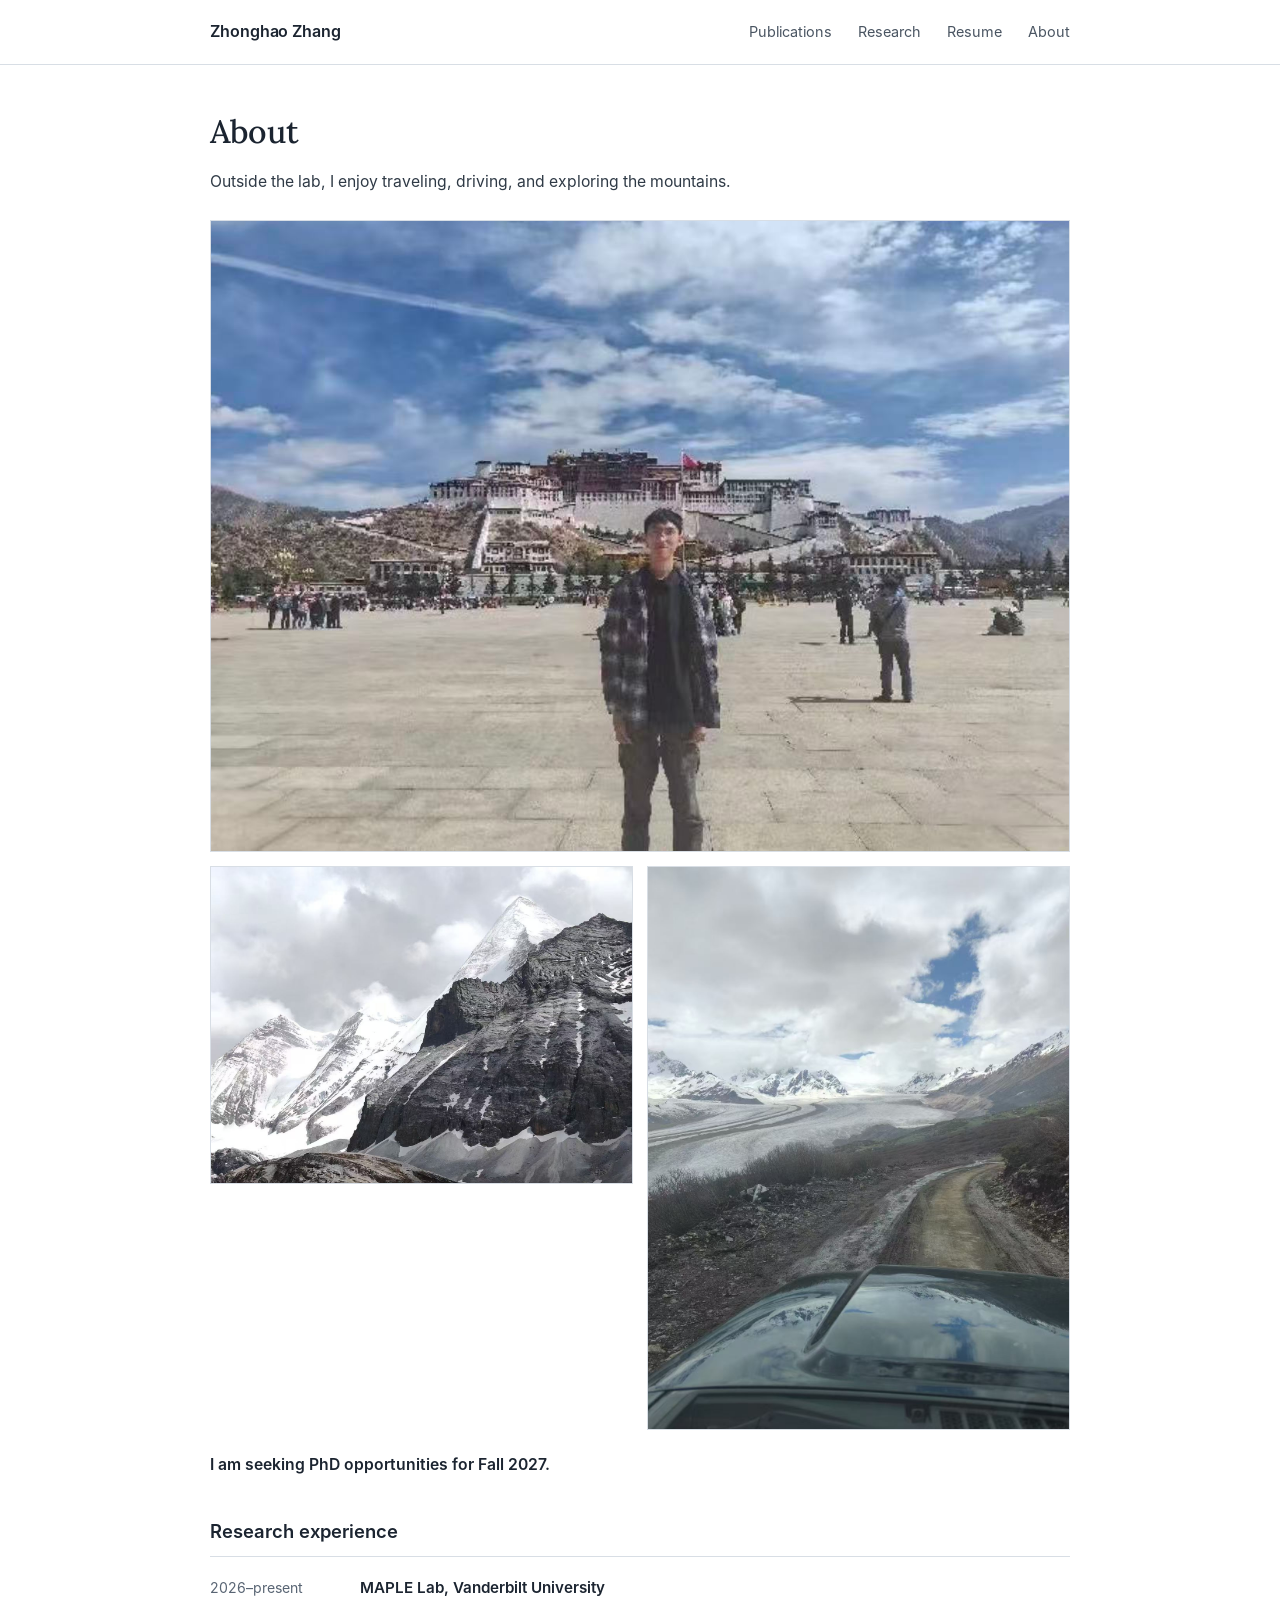
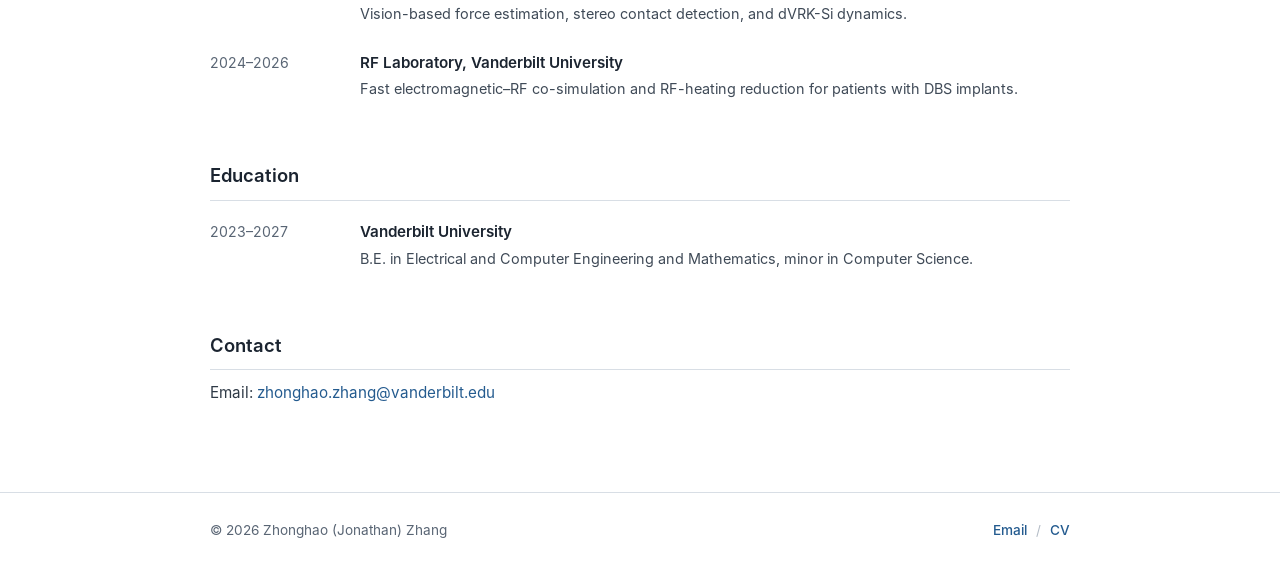
==== about/index.html @ 298d63ff "Publish personal website Co-Authored-By: Claude Opus 5.5 <noreply@anthropic.com> Claude-Session: htt" ====
<!DOCTYPE html>
<html lang="en"><head><meta charset="utf-8"><meta name="viewport" content="width=device-width, initial-scale=1"><link rel="preload" href="travel-potala-palace.jpg" as="image"><link rel="preload" href="travel-mountain.jpg" as="image"><link rel="preload" href="travel-road.jpg" as="image"><link rel="stylesheet" href="../_next/static/css/index.x5koiVtR.css" data-rsc-css-href="/_next/static/css/index.x5koiVtR.css" data-precedence="vite-rsc/importer-resources"><title>About · Zhonghao Zhang</title><meta name="description" content="Zhonghao Zhang researches robot perception, physical interaction, dynamics, and learning for surgical and contact-rich robotics."><link rel="shortcut icon" href="../favicon.svg"><link rel="icon" href="../favicon.svg"></head><body><header class="site-header"><div class="shell-narrow header-inner"><a href="../index.html" class="brand" aria-label="Zhonghao Zhang home"><span class="brand-name">Zhonghao Zhang</span></a><nav aria-label="Primary navigation" class="main-nav"><a href="../index.html#publications">Publications</a><a href="../index.html#research">Research</a><a href="../resume/index.html">Resume</a><a href="index.html">About</a></nav></div></header><main class="shell-narrow simple-page"><h1>About</h1><p>Outside the lab, I enjoy traveling, driving, and exploring the mountains.</p><div class="about-photo-grid" aria-label="Travel photos"><img class="about-photo-featured" src="travel-potala-palace.jpg" alt="Travel photo in front of the Potala Palace"><img src="travel-mountain.jpg" alt="Snow-covered mountain landscape"><img src="travel-road.jpg" alt="Mountain road and glacier viewed from a car"></div><p class="home-applying">I am seeking PhD opportunities for Fall 2027.</p><section class="home-section"><h2>Research experience</h2><ul class="entry-list"><li><span class="entry-when">2026–present</span><div><p class="entry-where">MAPLE Lab, Vanderbilt University</p><p class="entry-what">Vision-based force estimation, stereo contact detection, and dVRK-Si dynamics.</p></div></li><li><span class="entry-when">2024–2026</span><div><p class="entry-where">RF Laboratory, Vanderbilt University</p><p class="entry-what">Fast electromagnetic–RF co-simulation and RF-heating reduction for patients with DBS implants.</p></div></li></ul></section><section class="home-section"><h2>Education</h2><ul class="entry-list"><li><span class="entry-when">2023–2027</span><div><p class="entry-where">Vanderbilt University</p><p class="entry-what">B.E. in Electrical and Computer Engineering and Mathematics, minor in Computer Science.</p></div></li></ul></section><section class="home-section"><h2>Contact</h2><p>Email: <a class="inline-link" href="mailto:zhonghao.zhang@vanderbilt.edu">zhonghao.zhang@vanderbilt.edu</a></p></section></main><footer class="site-footer"><div class="shell-narrow footer-inner"><p>© <!-- -->2026<!-- --> <!-- -->Zhonghao (Jonathan) Zhang</p><div class="link-row footer-links"><a href="mailto:zhonghao.zhang@vanderbilt.edu">Email</a><a href="../Zhonghao_Zhang_Resume.pdf">CV</a></div></div></footer><script>(()=>{const reduced=matchMedia('(prefers-reduced-motion: reduce)').matches;const observer=new IntersectionObserver(entries=>entries.forEach(({target,isIntersecting})=>{if(isIntersecting&&!reduced)target.play().catch(()=>{});else target.pause()}),{rootMargin:'200px'});document.querySelectorAll('video').forEach(v=>{v.muted=true;v.addEventListener('click',()=>v.paused?v.play():v.pause());observer.observe(v)})})();</script></body></html>
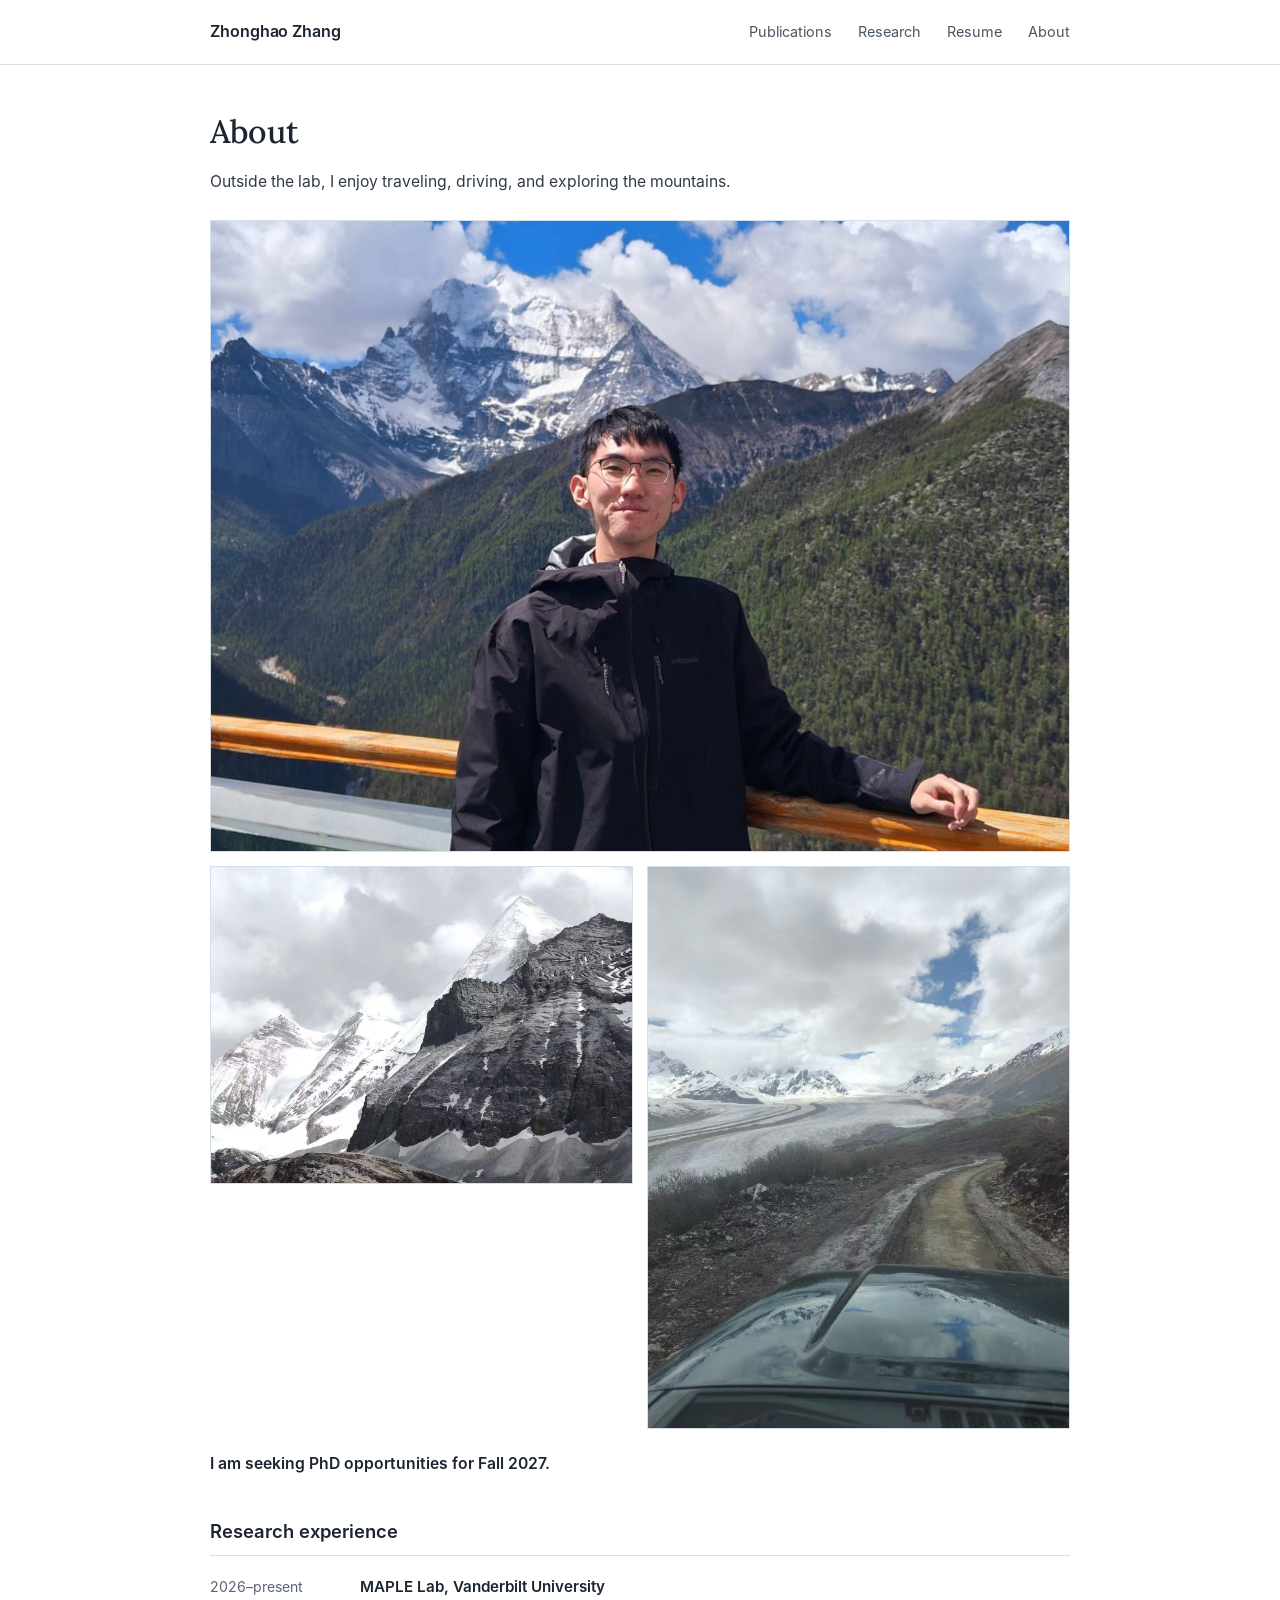
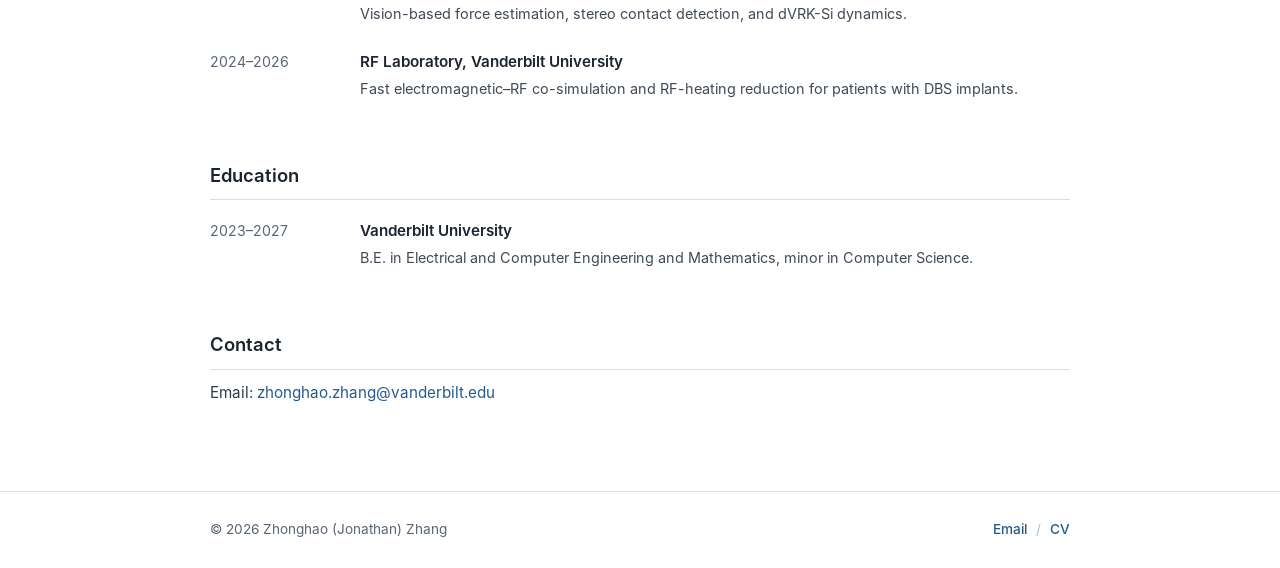
==== commit fbe2ed76: "Replace featured About photo Co-Authored-By: Claude Opus 5.5 <noreply@anthropic.com> Claude-Session:" ====
--- a/about/index.html
+++ b/about/index.html
@@ -1,2 +1,2 @@
 <!DOCTYPE html>
-<html lang="en"><head><meta charset="utf-8"><meta name="viewport" content="width=device-width, initial-scale=1"><link rel="preload" href="travel-potala-palace.jpg" as="image"><link rel="preload" href="travel-mountain.jpg" as="image"><link rel="preload" href="travel-road.jpg" as="image"><link rel="stylesheet" href="../_next/static/css/index.x5koiVtR.css" data-rsc-css-href="/_next/static/css/index.x5koiVtR.css" data-precedence="vite-rsc/importer-resources"><title>About · Zhonghao Zhang</title><meta name="description" content="Zhonghao Zhang researches robot perception, physical interaction, dynamics, and learning for surgical and contact-rich robotics."><link rel="shortcut icon" href="../favicon.svg"><link rel="icon" href="../favicon.svg"></head><body><header class="site-header"><div class="shell-narrow header-inner"><a href="../index.html" class="brand" aria-label="Zhonghao Zhang home"><span class="brand-name">Zhonghao Zhang</span></a><nav aria-label="Primary navigation" class="main-nav"><a href="../index.html#publications">Publications</a><a href="../index.html#research">Research</a><a href="../resume/index.html">Resume</a><a href="index.html">About</a></nav></div></header><main class="shell-narrow simple-page"><h1>About</h1><p>Outside the lab, I enjoy traveling, driving, and exploring the mountains.</p><div class="about-photo-grid" aria-label="Travel photos"><img class="about-photo-featured" src="travel-potala-palace.jpg" alt="Travel photo in front of the Potala Palace"><img src="travel-mountain.jpg" alt="Snow-covered mountain landscape"><img src="travel-road.jpg" alt="Mountain road and glacier viewed from a car"></div><p class="home-applying">I am seeking PhD opportunities for Fall 2027.</p><section class="home-section"><h2>Research experience</h2><ul class="entry-list"><li><span class="entry-when">2026–present</span><div><p class="entry-where">MAPLE Lab, Vanderbilt University</p><p class="entry-what">Vision-based force estimation, stereo contact detection, and dVRK-Si dynamics.</p></div></li><li><span class="entry-when">2024–2026</span><div><p class="entry-where">RF Laboratory, Vanderbilt University</p><p class="entry-what">Fast electromagnetic–RF co-simulation and RF-heating reduction for patients with DBS implants.</p></div></li></ul></section><section class="home-section"><h2>Education</h2><ul class="entry-list"><li><span class="entry-when">2023–2027</span><div><p class="entry-where">Vanderbilt University</p><p class="entry-what">B.E. in Electrical and Computer Engineering and Mathematics, minor in Computer Science.</p></div></li></ul></section><section class="home-section"><h2>Contact</h2><p>Email: <a class="inline-link" href="mailto:zhonghao.zhang@vanderbilt.edu">zhonghao.zhang@vanderbilt.edu</a></p></section></main><footer class="site-footer"><div class="shell-narrow footer-inner"><p>© <!-- -->2026<!-- --> <!-- -->Zhonghao (Jonathan) Zhang</p><div class="link-row footer-links"><a href="mailto:zhonghao.zhang@vanderbilt.edu">Email</a><a href="../Zhonghao_Zhang_Resume.pdf">CV</a></div></div></footer><script>(()=>{const reduced=matchMedia('(prefers-reduced-motion: reduce)').matches;const observer=new IntersectionObserver(entries=>entries.forEach(({target,isIntersecting})=>{if(isIntersecting&&!reduced)target.play().catch(()=>{});else target.pause()}),{rootMargin:'200px'});document.querySelectorAll('video').forEach(v=>{v.muted=true;v.addEventListener('click',()=>v.paused?v.play():v.pause());observer.observe(v)})})();</script></body></html>+<html lang="en"><head><meta charset="utf-8"><meta name="viewport" content="width=device-width, initial-scale=1"><link rel="preload" href="travel-snow-mountain.jpg" as="image"><link rel="preload" href="travel-mountain.jpg" as="image"><link rel="preload" href="travel-road.jpg" as="image"><link rel="stylesheet" href="../_next/static/css/index.x5koiVtR.css" data-rsc-css-href="/_next/static/css/index.x5koiVtR.css" data-precedence="vite-rsc/importer-resources"><title>About · Zhonghao Zhang</title><meta name="description" content="Zhonghao Zhang researches robot perception, physical interaction, dynamics, and learning for surgical and contact-rich robotics."><link rel="shortcut icon" href="../favicon.svg"><link rel="icon" href="../favicon.svg"></head><body><header class="site-header"><div class="shell-narrow header-inner"><a href="../index.html" class="brand" aria-label="Zhonghao Zhang home"><span class="brand-name">Zhonghao Zhang</span></a><nav aria-label="Primary navigation" class="main-nav"><a href="../index.html#publications">Publications</a><a href="../index.html#research">Research</a><a href="../resume/index.html">Resume</a><a href="index.html">About</a></nav></div></header><main class="shell-narrow simple-page"><h1>About</h1><p>Outside the lab, I enjoy traveling, driving, and exploring the mountains.</p><div class="about-photo-grid" aria-label="Travel photos"><img class="about-photo-featured" src="travel-snow-mountain.jpg" alt="Travel photo in front of a snow-capped mountain"><img src="travel-mountain.jpg" alt="Snow-covered mountain landscape"><img src="travel-road.jpg" alt="Mountain road and glacier viewed from a car"></div><p class="home-applying">I am seeking PhD opportunities for Fall 2027.</p><section class="home-section"><h2>Research experience</h2><ul class="entry-list"><li><span class="entry-when">2026–present</span><div><p class="entry-where">MAPLE Lab, Vanderbilt University</p><p class="entry-what">Vision-based force estimation, stereo contact detection, and dVRK-Si dynamics.</p></div></li><li><span class="entry-when">2024–2026</span><div><p class="entry-where">RF Laboratory, Vanderbilt University</p><p class="entry-what">Fast electromagnetic–RF co-simulation and RF-heating reduction for patients with DBS implants.</p></div></li></ul></section><section class="home-section"><h2>Education</h2><ul class="entry-list"><li><span class="entry-when">2023–2027</span><div><p class="entry-where">Vanderbilt University</p><p class="entry-what">B.E. in Electrical and Computer Engineering and Mathematics, minor in Computer Science.</p></div></li></ul></section><section class="home-section"><h2>Contact</h2><p>Email: <a class="inline-link" href="mailto:zhonghao.zhang@vanderbilt.edu">zhonghao.zhang@vanderbilt.edu</a></p></section></main><footer class="site-footer"><div class="shell-narrow footer-inner"><p>© <!-- -->2026<!-- --> <!-- -->Zhonghao (Jonathan) Zhang</p><div class="link-row footer-links"><a href="mailto:zhonghao.zhang@vanderbilt.edu">Email</a><a href="../Zhonghao_Zhang_Resume.pdf">CV</a></div></div></footer><script>(()=>{const reduced=matchMedia('(prefers-reduced-motion: reduce)').matches;const observer=new IntersectionObserver(entries=>entries.forEach(({target,isIntersecting})=>{if(isIntersecting&&!reduced)target.play().catch(()=>{});else target.pause()}),{rootMargin:'200px'});document.querySelectorAll('video').forEach(v=>{v.muted=true;v.addEventListener('click',()=>v.paused?v.play():v.pause());observer.observe(v)})})();</script></body></html>
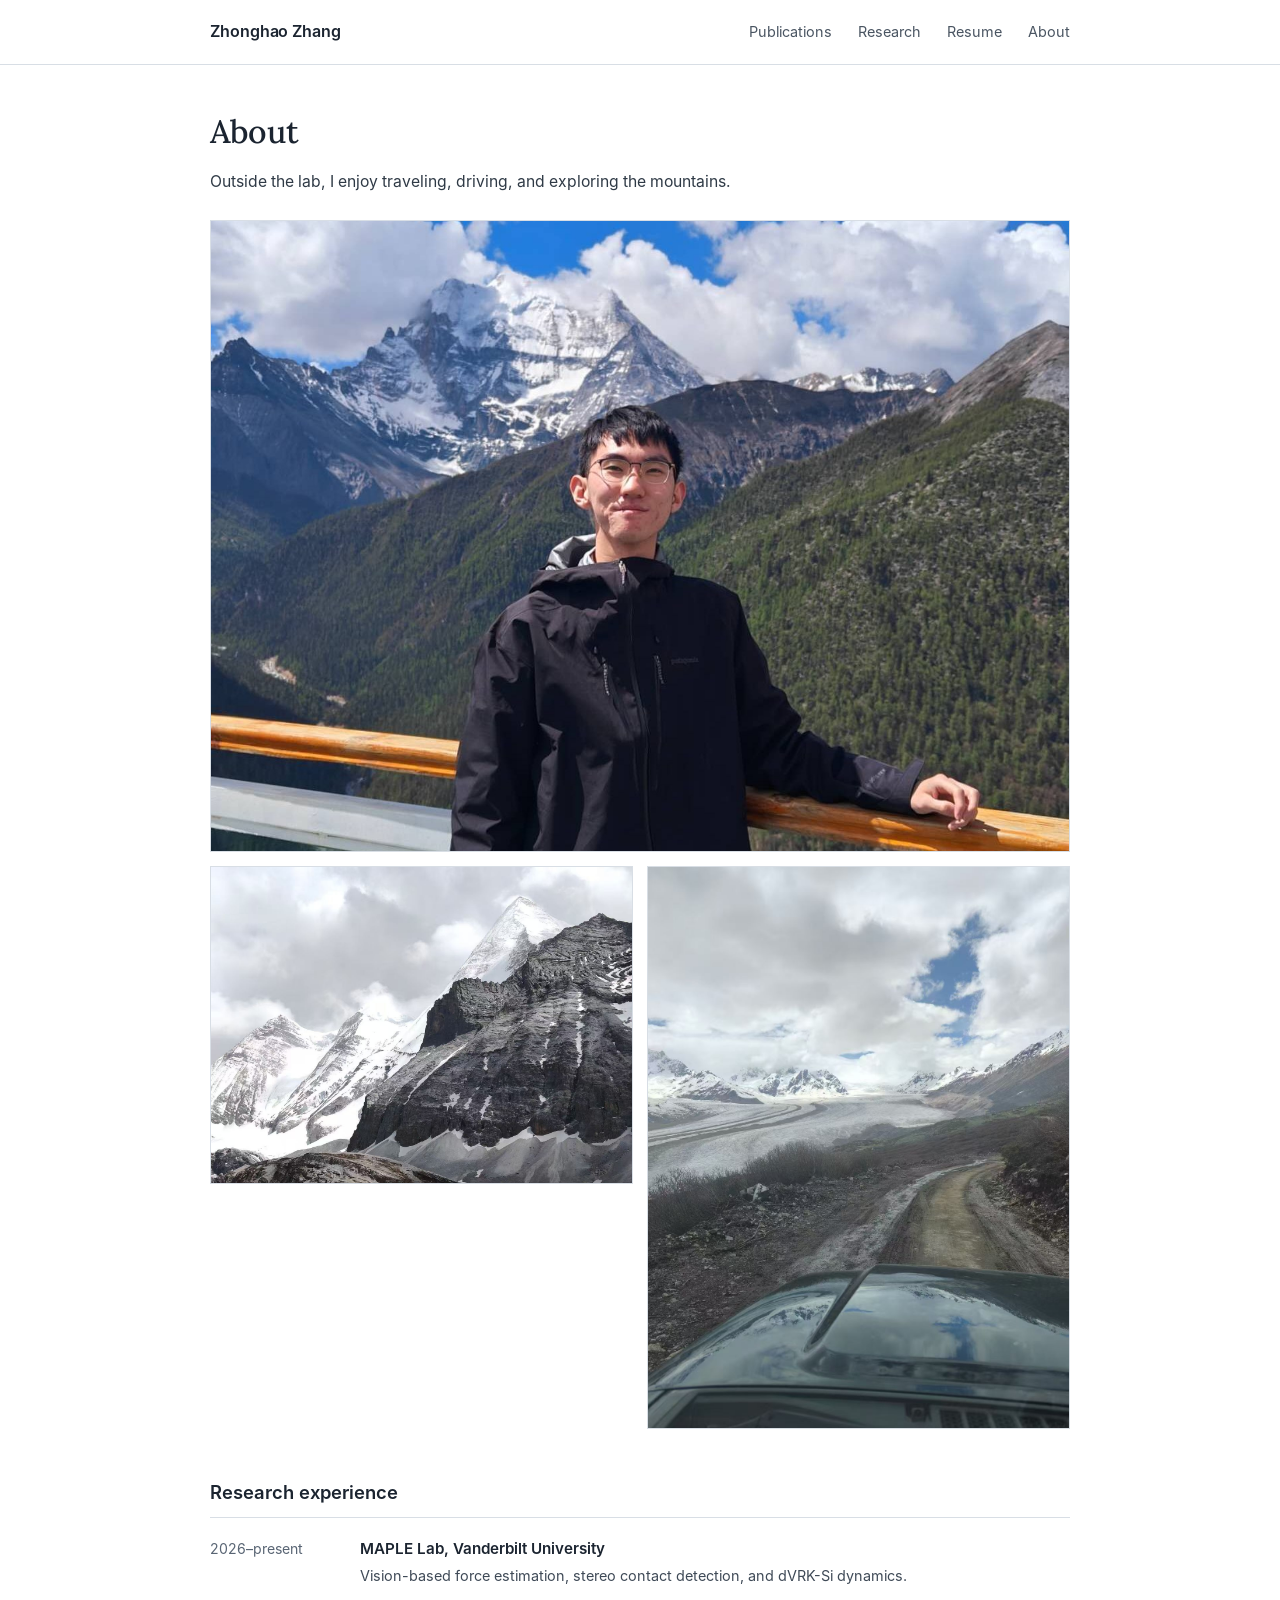
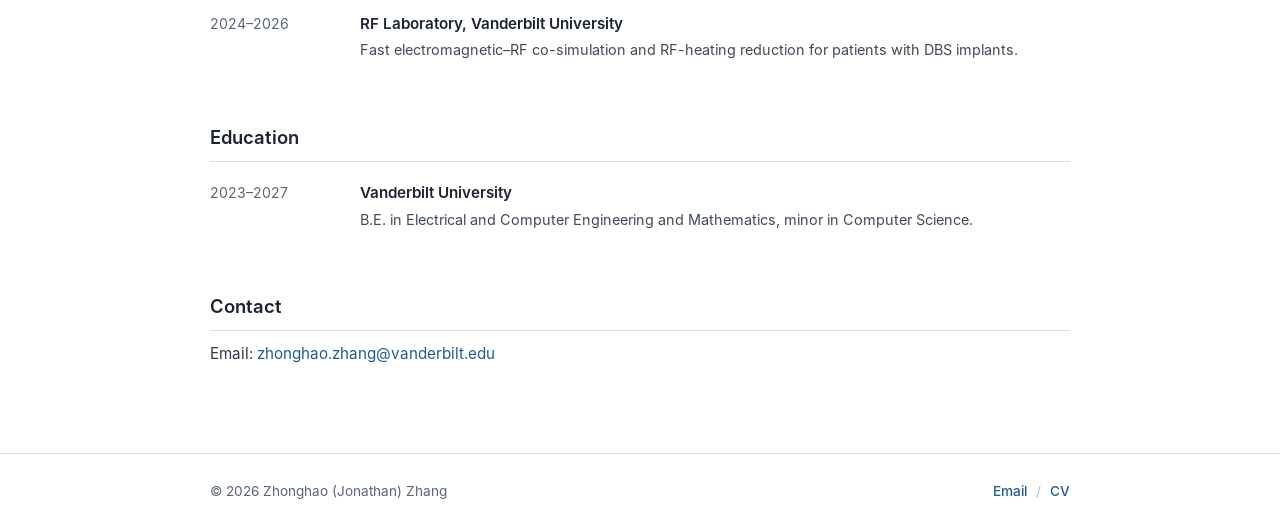
==== commit 7d48a810: "Remove PhD-seeking line Co-Authored-By: Claude Opus 5.5 <noreply@anthropic.com> Claude-Session: http" ====
--- a/about/index.html
+++ b/about/index.html
@@ -1,2 +1,2 @@
 <!DOCTYPE html>
-<html lang="en"><head><meta charset="utf-8"><meta name="viewport" content="width=device-width, initial-scale=1"><link rel="preload" href="travel-snow-mountain.jpg" as="image"><link rel="preload" href="travel-mountain.jpg" as="image"><link rel="preload" href="travel-road.jpg" as="image"><link rel="stylesheet" href="../_next/static/css/index.x5koiVtR.css" data-rsc-css-href="/_next/static/css/index.x5koiVtR.css" data-precedence="vite-rsc/importer-resources"><title>About · Zhonghao Zhang</title><meta name="description" content="Zhonghao Zhang researches robot perception, physical interaction, dynamics, and learning for surgical and contact-rich robotics."><link rel="shortcut icon" href="../favicon.svg"><link rel="icon" href="../favicon.svg"></head><body><header class="site-header"><div class="shell-narrow header-inner"><a href="../index.html" class="brand" aria-label="Zhonghao Zhang home"><span class="brand-name">Zhonghao Zhang</span></a><nav aria-label="Primary navigation" class="main-nav"><a href="../index.html#publications">Publications</a><a href="../index.html#research">Research</a><a href="../resume/index.html">Resume</a><a href="index.html">About</a></nav></div></header><main class="shell-narrow simple-page"><h1>About</h1><p>Outside the lab, I enjoy traveling, driving, and exploring the mountains.</p><div class="about-photo-grid" aria-label="Travel photos"><img class="about-photo-featured" src="travel-snow-mountain.jpg" alt="Travel photo in front of a snow-capped mountain"><img src="travel-mountain.jpg" alt="Snow-covered mountain landscape"><img src="travel-road.jpg" alt="Mountain road and glacier viewed from a car"></div><p class="home-applying">I am seeking PhD opportunities for Fall 2027.</p><section class="home-section"><h2>Research experience</h2><ul class="entry-list"><li><span class="entry-when">2026–present</span><div><p class="entry-where">MAPLE Lab, Vanderbilt University</p><p class="entry-what">Vision-based force estimation, stereo contact detection, and dVRK-Si dynamics.</p></div></li><li><span class="entry-when">2024–2026</span><div><p class="entry-where">RF Laboratory, Vanderbilt University</p><p class="entry-what">Fast electromagnetic–RF co-simulation and RF-heating reduction for patients with DBS implants.</p></div></li></ul></section><section class="home-section"><h2>Education</h2><ul class="entry-list"><li><span class="entry-when">2023–2027</span><div><p class="entry-where">Vanderbilt University</p><p class="entry-what">B.E. in Electrical and Computer Engineering and Mathematics, minor in Computer Science.</p></div></li></ul></section><section class="home-section"><h2>Contact</h2><p>Email: <a class="inline-link" href="mailto:zhonghao.zhang@vanderbilt.edu">zhonghao.zhang@vanderbilt.edu</a></p></section></main><footer class="site-footer"><div class="shell-narrow footer-inner"><p>© <!-- -->2026<!-- --> <!-- -->Zhonghao (Jonathan) Zhang</p><div class="link-row footer-links"><a href="mailto:zhonghao.zhang@vanderbilt.edu">Email</a><a href="../Zhonghao_Zhang_Resume.pdf">CV</a></div></div></footer><script>(()=>{const reduced=matchMedia('(prefers-reduced-motion: reduce)').matches;const observer=new IntersectionObserver(entries=>entries.forEach(({target,isIntersecting})=>{if(isIntersecting&&!reduced)target.play().catch(()=>{});else target.pause()}),{rootMargin:'200px'});document.querySelectorAll('video').forEach(v=>{v.muted=true;v.addEventListener('click',()=>v.paused?v.play():v.pause());observer.observe(v)})})();</script></body></html>+<html lang="en"><head><meta charset="utf-8"><meta name="viewport" content="width=device-width, initial-scale=1"><link rel="preload" href="travel-snow-mountain.jpg" as="image"><link rel="preload" href="travel-mountain.jpg" as="image"><link rel="preload" href="travel-road.jpg" as="image"><link rel="stylesheet" href="../_next/static/css/index.x5koiVtR.css" data-rsc-css-href="/_next/static/css/index.x5koiVtR.css" data-precedence="vite-rsc/importer-resources"><title>About · Zhonghao Zhang</title><meta name="description" content="Zhonghao Zhang researches robot perception, physical interaction, dynamics, and learning for surgical and contact-rich robotics."><link rel="shortcut icon" href="../favicon.svg"><link rel="icon" href="../favicon.svg"></head><body><header class="site-header"><div class="shell-narrow header-inner"><a href="../index.html" class="brand" aria-label="Zhonghao Zhang home"><span class="brand-name">Zhonghao Zhang</span></a><nav aria-label="Primary navigation" class="main-nav"><a href="../index.html#publications">Publications</a><a href="../index.html#research">Research</a><a href="../resume/index.html">Resume</a><a href="index.html">About</a></nav></div></header><main class="shell-narrow simple-page"><h1>About</h1><p>Outside the lab, I enjoy traveling, driving, and exploring the mountains.</p><div class="about-photo-grid" aria-label="Travel photos"><img class="about-photo-featured" src="travel-snow-mountain.jpg" alt="Travel photo in front of a snow-capped mountain"><img src="travel-mountain.jpg" alt="Snow-covered mountain landscape"><img src="travel-road.jpg" alt="Mountain road and glacier viewed from a car"></div><section class="home-section"><h2>Research experience</h2><ul class="entry-list"><li><span class="entry-when">2026–present</span><div><p class="entry-where">MAPLE Lab, Vanderbilt University</p><p class="entry-what">Vision-based force estimation, stereo contact detection, and dVRK-Si dynamics.</p></div></li><li><span class="entry-when">2024–2026</span><div><p class="entry-where">RF Laboratory, Vanderbilt University</p><p class="entry-what">Fast electromagnetic–RF co-simulation and RF-heating reduction for patients with DBS implants.</p></div></li></ul></section><section class="home-section"><h2>Education</h2><ul class="entry-list"><li><span class="entry-when">2023–2027</span><div><p class="entry-where">Vanderbilt University</p><p class="entry-what">B.E. in Electrical and Computer Engineering and Mathematics, minor in Computer Science.</p></div></li></ul></section><section class="home-section"><h2>Contact</h2><p>Email: <a class="inline-link" href="mailto:zhonghao.zhang@vanderbilt.edu">zhonghao.zhang@vanderbilt.edu</a></p></section></main><footer class="site-footer"><div class="shell-narrow footer-inner"><p>© <!-- -->2026<!-- --> <!-- -->Zhonghao (Jonathan) Zhang</p><div class="link-row footer-links"><a href="mailto:zhonghao.zhang@vanderbilt.edu">Email</a><a href="../Zhonghao_Zhang_Resume.pdf">CV</a></div></div></footer><script>(()=>{const reduced=matchMedia('(prefers-reduced-motion: reduce)').matches;const observer=new IntersectionObserver(entries=>entries.forEach(({target,isIntersecting})=>{if(isIntersecting&&!reduced)target.play().catch(()=>{});else target.pause()}),{rootMargin:'200px'});document.querySelectorAll('video').forEach(v=>{v.muted=true;v.addEventListener('click',()=>v.paused?v.play():v.pause());observer.observe(v)})})();</script></body></html>
